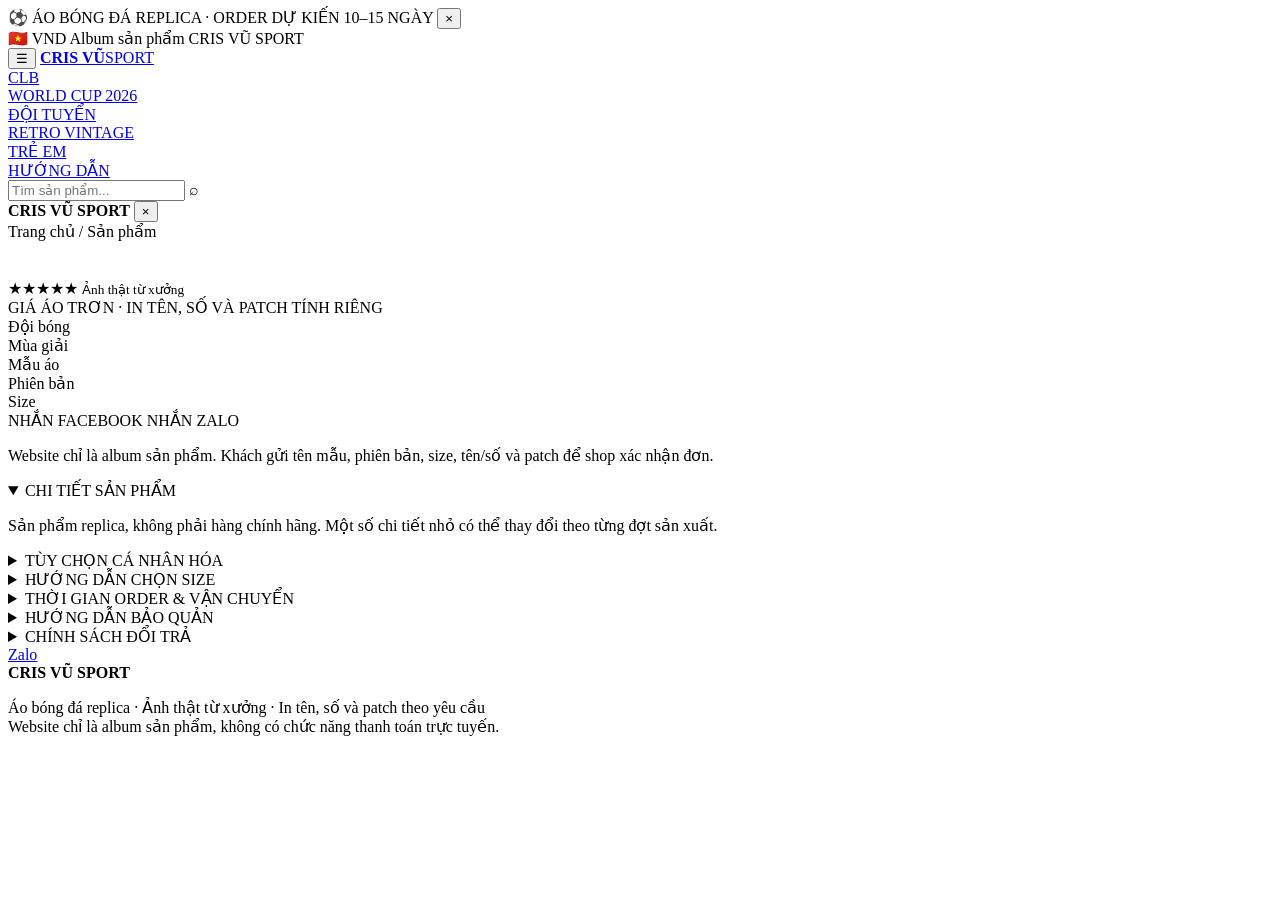
==== product.html @ 139017e9 "Upgrade CRIS VŨ SPORT album website" ====
<!doctype html>
<html lang="vi">
<head>
  <meta charset="utf-8">
  <meta name="viewport" content="width=device-width,initial-scale=1">
  <title>Sản phẩm | CRIS VŨ SPORT</title>
  <link rel="stylesheet" href="assets/css/styles.css">
</head>
<body data-page="product">

<div class="promo" id="promo">
  ⚽ ÁO BÓNG ĐÁ REPLICA · ORDER DỰ KIẾN 10–15 NGÀY
  <button id="promoClose" aria-label="Đóng">×</button>
</div>
<div class="topline">
  <div class="container topline-inner">
    <span>🇻🇳 VND</span>
    <span>Album sản phẩm CRIS VŨ SPORT</span>
  </div>
</div>
<header class="site-header">
  <div class="container header-main">
    <button class="icon-btn hamburger" id="menuBtn" aria-label="Mở menu">☰</button>
    <a class="brand" href="index.html"><strong>CRIS VŨ</strong><span>SPORT</span></a>

    <nav class="desktop-nav">
      <div class="nav-item">
        <a class="nav-link" href="catalog.html?category=club">CLB</a>
        <div class="mega" id="clubMega"></div>
      </div>
      <div class="nav-item">
        <a class="nav-link" href="catalog.html?collection=worldcup">WORLD CUP 2026</a>
        <div class="mega" id="worldcupMega"></div>
      </div>
      <div class="nav-item">
        <a class="nav-link" href="catalog.html?category=nation">ĐỘI TUYỂN</a>
        <div class="mega" id="nationMega"></div>
      </div>
      <div class="nav-item"><a class="nav-link" href="catalog.html?collection=retro">RETRO VINTAGE</a></div>
      <div class="nav-item"><a class="nav-link" href="catalog.html?category=kids">TRẺ EM</a></div>
      <div class="nav-item"><a class="nav-link" href="product.html?id=portugal-2000-home-retro#guide">HƯỚNG DẪN</a></div>
    </nav>

    <div class="header-actions">
      <input id="globalSearch" class="header-search" placeholder="Tìm sản phẩm...">
      <span>⌕</span>
    </div>
  </div>
</header>

<div class="drawer-overlay" id="drawerOverlay"></div>
<aside class="mobile-drawer" id="mobileDrawer">
  <div class="drawer-head">
    <strong>CRIS VŨ SPORT</strong>
    <button class="drawer-close" id="drawerClose">×</button>
  </div>
  <div id="mobileMenuContent"></div>
</aside>

<main class="container">
  <div class="breadcrumb">Trang chủ / Sản phẩm</div>

  <section class="product-page">
    <div class="gallery">
      <div class="thumbs" id="productThumbs"></div>
      <div class="main-image"><img id="mainProductImage" alt=""></div>
    </div>

    <div class="product-summary">
      <h1 id="productTitle"></h1>
      <div class="rating">★★★★★ <small>Ảnh thật từ xưởng</small></div>
      <div class="price" id="productPrice"></div>
      <div class="info-strip">GIÁ ÁO TRƠN · IN TÊN, SỐ VÀ PATCH TÍNH RIÊNG</div>

      <div class="spec-grid">
        <div class="spec"><span>Đội bóng</span><strong id="productTeam"></strong></div>
        <div class="spec"><span>Mùa giải</span><strong id="productYear"></strong></div>
        <div class="spec"><span>Mẫu áo</span><strong id="productStyle"></strong></div>
        <div class="spec"><span>Phiên bản</span><strong id="productVersion"></strong></div>
        <div class="spec"><span>Size</span><strong id="productSize"></strong></div>
      </div>

      <div class="contact-actions">
        <a id="facebookBtn" class="facebook" target="_blank" rel="noopener">NHẮN FACEBOOK</a>
        <a id="zaloBtn" class="zalo" target="_blank" rel="noopener">NHẮN ZALO</a>
      </div>

      <p class="custom-note">
        Website chỉ là album sản phẩm. Khách gửi tên mẫu, phiên bản, size, tên/số và patch để shop xác nhận đơn.
      </p>

      <div class="accordions" id="guide">
        <details open>
          <summary>CHI TIẾT SẢN PHẨM</summary>
          <p>Sản phẩm replica, không phải hàng chính hãng. Một số chi tiết nhỏ có thể thay đổi theo từng đợt sản xuất.</p>
        </details>

        <details>
          <summary>TÙY CHỌN CÁ NHÂN HÓA</summary>
          <p>Tên, số và patch được tính riêng. Shop xác nhận tổng giá trước khi đặt hàng.</p>
        </details>

        <details>
          <summary>HƯỚNG DẪN CHỌN SIZE</summary>
          <p>Ưu tiên chọn theo chiều cao và cân nặng. Khi ở giữa hai size, nên chọn size lớn hơn.</p>
          <img src="assets/images/bang-size-tre-em.png" alt="Bảng size trẻ em CRIS VŨ SPORT">
        </details>

        <details>
          <summary>THỜI GIAN ORDER & VẬN CHUYỂN</summary>
          <p>Dự kiến 10–15 ngày, có thể thay đổi do vận chuyển, thời tiết hoặc kiểm tra hải quan.</p>
        </details>

        <details>
          <summary>HƯỚNG DẪN BẢO QUẢN</summary>
          <p>Lộn trái áo trước khi giặt, giặt nước lạnh dưới 30°C, không dùng thuốc tẩy và không là trực tiếp lên logo, tên, số hoặc patch.</p>
        </details>

        <details>
          <summary>CHÍNH SÁCH ĐỔI TRẢ</summary>
          <p>Hỗ trợ khi shop/xưởng giao sai mẫu, sai size đã xác nhận hoặc sản phẩm có lỗi rõ ràng.</p>
        </details>
      </div>
    </div>
  </section>
</main>

<a class="floating-zalo" href="https://zalo.me/0333623175" target="_blank" rel="noopener">Zalo</a>
<footer class="footer">
  <div class="container">
    <strong>CRIS VŨ SPORT</strong>
    <p>
      Áo bóng đá replica · Ảnh thật từ xưởng · In tên, số và patch theo yêu cầu<br>
      Website chỉ là album sản phẩm, không có chức năng thanh toán trực tuyến.
    </p>
  </div>
</footer>

<script src="assets/js/data.js"></script>
<script src="assets/js/site.js"></script>
</body>
</html>
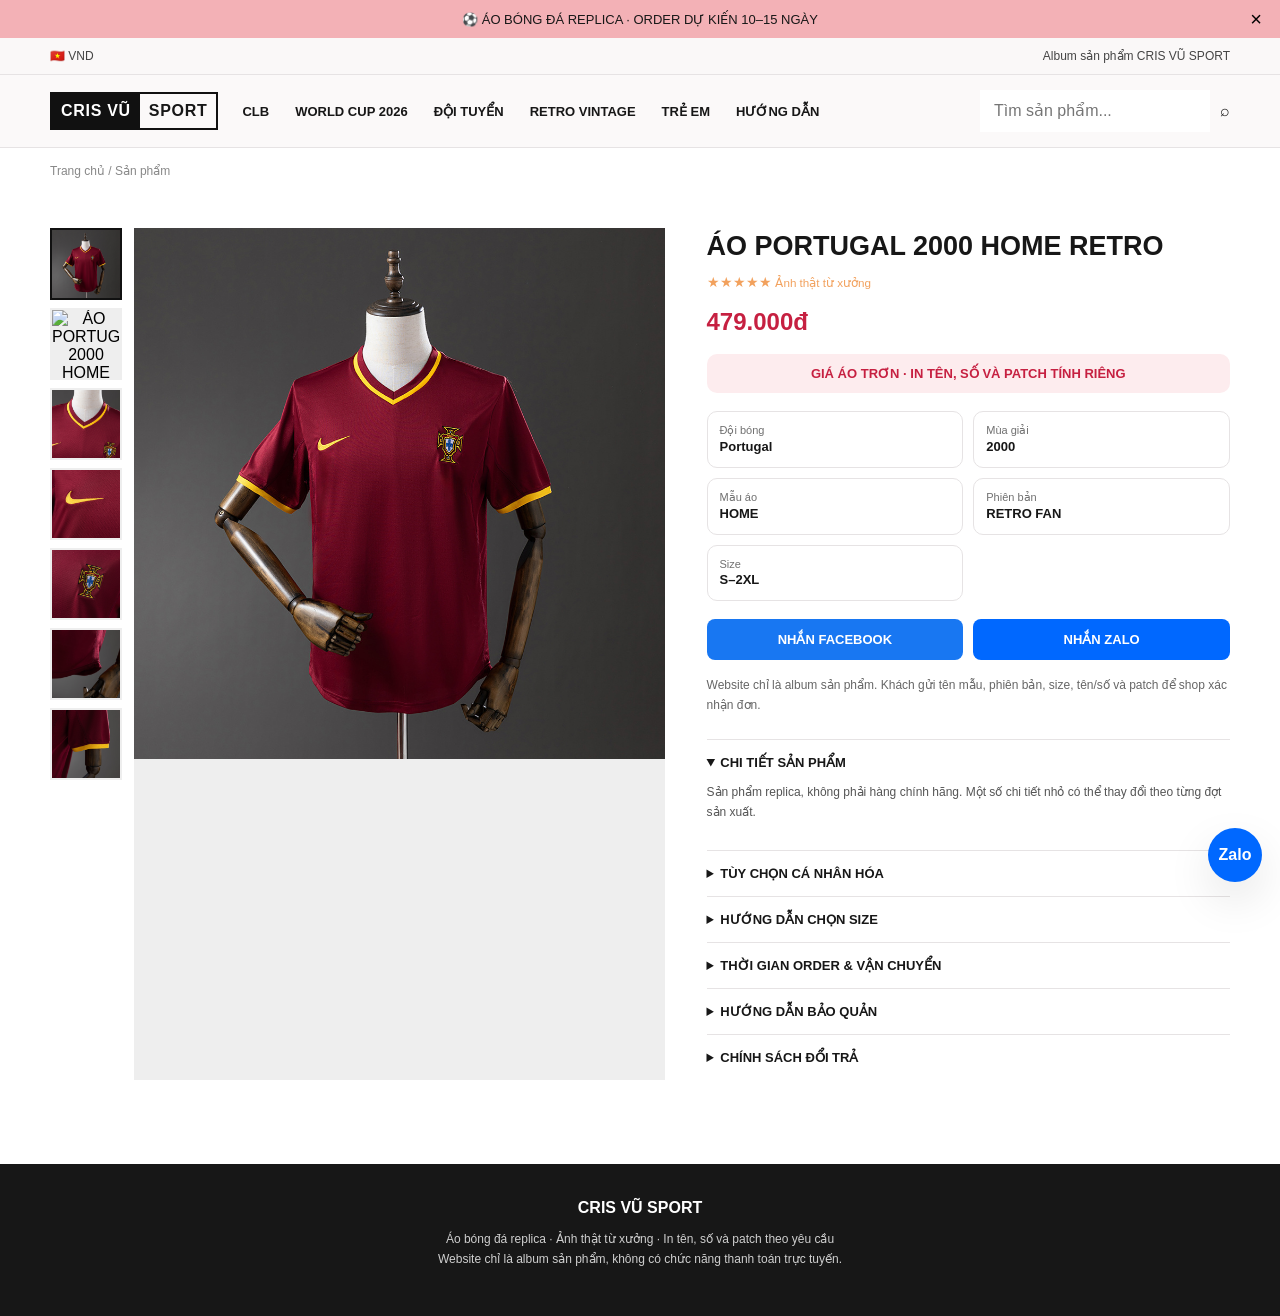
==== commit 62bba072: "Update product.html" ====
--- a/product.html
+++ b/product.html
@@ -102,8 +102,25 @@
 
         <details>
           <summary>HƯỚNG DẪN CHỌN SIZE</summary>
-          <p>Ưu tiên chọn theo chiều cao và cân nặng. Khi ở giữa hai size, nên chọn size lớn hơn.</p>
-          <img src="assets/images/bang-size-tre-em.png" alt="Bảng size trẻ em CRIS VŨ SPORT">
+
+          <p><strong>Bảng size áo người lớn</strong></p>
+          <img
+            src="assets/images/bang-size-nguoi-lon.jpeg"
+            alt="Bảng size áo người lớn CRIS VŨ SPORT"
+            loading="lazy"
+          >
+
+          <p><strong>Bảng size trẻ em</strong></p>
+          <img
+            src="assets/images/bang-size-tre-em.png"
+            alt="Bảng size trẻ em CRIS VŨ SPORT"
+            loading="lazy"
+          >
+
+          <p>
+            Nên chọn size theo chiều cao và cân nặng. Khi nằm giữa hai size,
+            nên ưu tiên size lớn hơn.
+          </p>
         </details>
 
         <details>
@@ -112,9 +129,14 @@
         </details>
 
         <details>
-          <summary>HƯỚNG DẪN BẢO QUẢN</summary>
-          <p>Lộn trái áo trước khi giặt, giặt nước lạnh dưới 30°C, không dùng thuốc tẩy và không là trực tiếp lên logo, tên, số hoặc patch.</p>
-        </details>
+  <summary>HƯỚNG DẪN BẢO QUẢN</summary>
+
+  <img
+    src="assets/images/huong-dan-bao-quan.png"
+    alt="Hướng dẫn bảo quản áo CRIS VŨ SPORT"
+    loading="lazy"
+  >
+</details>
 
         <details>
           <summary>CHÍNH SÁCH ĐỔI TRẢ</summary>
@@ -139,4 +161,4 @@
 <script src="assets/js/data.js"></script>
 <script src="assets/js/site.js"></script>
 </body>
-</html>+</html>
--- a/assets/css/styles.css
+++ b/assets/css/styles.css
@@ -0,0 +1,329 @@
+
+:root{
+  --brand:#5d263e;
+  --promo:#f3b1b6;
+  --ink:#171717;
+  --muted:#707070;
+  --line:#e6e3e4;
+  --surface:#f7f4f5;
+  --white:#fff;
+  --shadow:0 18px 45px rgba(15,15,15,.10);
+  --max:1180px;
+}
+*{box-sizing:border-box}
+html{scroll-behavior:smooth}
+body{margin:0;font-family:Arial,Helvetica,sans-serif;color:var(--ink);background:#fff}
+body.lock{overflow:hidden}
+a{color:inherit;text-decoration:none}
+img{display:block;max-width:100%}
+button,input,select{font:inherit}
+button{cursor:pointer}
+.container{width:min(var(--max),calc(100% - 28px));margin:auto}
+.promo{min-height:38px;background:var(--promo);display:flex;align-items:center;justify-content:center;text-align:center;font-size:13px;padding:8px 40px;position:relative}
+.promo button{position:absolute;right:12px;border:0;background:transparent;font-size:20px}
+.topline{border-bottom:1px solid var(--line);background:#faf8f8}
+.topline-inner{height:36px;display:flex;align-items:center;justify-content:space-between;font-size:12px;color:#444}
+.site-header{position:sticky;top:0;z-index:50;background:#fbf9f9;border-bottom:1px solid var(--line)}
+.header-main{height:72px;display:grid;grid-template-columns:auto 1fr auto;align-items:center;gap:24px}
+.brand{display:inline-flex;border:2px solid #111;font-weight:900;letter-spacing:.7px;white-space:nowrap}
+.brand strong{background:#111;color:#fff;padding:8px 9px}
+.brand span{padding:8px 9px}
+.desktop-nav{display:flex;align-items:center;gap:26px;font-size:13px}
+.nav-item{position:static}
+.nav-link{display:inline-flex;align-items:center;height:72px;font-weight:700}
+.nav-link:hover{border-bottom:2px solid #111}
+.header-actions{display:flex;align-items:center;gap:10px}
+.header-search{width:230px;height:42px;border:0;background:#fff;padding:0 14px;outline:none}
+.icon-btn{width:42px;height:42px;border:0;background:transparent;display:grid;place-items:center}
+.hamburger{display:none;font-size:26px}
+.mega{position:absolute;left:0;right:0;top:100%;background:#f7f4f5;border-top:1px solid var(--line);box-shadow:0 18px 30px rgba(0,0,0,.08);opacity:0;visibility:hidden;transform:translateY(-5px);transition:.18s;padding:24px 0 28px}
+.nav-item:hover .mega,.nav-item:focus-within .mega{opacity:1;visibility:visible;transform:none}
+.mega-grid{display:grid;grid-template-columns:repeat(6,minmax(0,1fr));gap:24px}
+.mega h4{margin:0 0 10px;font-size:13px}
+.mega a{display:block;font-size:12px;padding:4px 0}
+.mega a:hover{text-decoration:underline}
+.mobile-drawer,.drawer-overlay{display:none}
+
+.trust-row{display:grid;grid-template-columns:repeat(3,1fr);gap:12px;padding:14px 0 28px}
+.trust-card{border:1px solid var(--line);border-radius:12px;padding:12px 14px;display:flex;gap:10px;align-items:center;font-size:12px;font-weight:800}
+.trust-icon{width:34px;height:34px;border-radius:9px;background:#f2f2f2;display:grid;place-items:center}
+.hero{display:grid;grid-template-columns:1.15fr 1fr;gap:55px;align-items:center;padding:28px 0 44px}
+.hero-collage{display:grid;grid-template-columns:repeat(3,1fr);gap:7px}
+.hero-collage img{width:100%;height:350px;object-fit:cover}
+.hero-copy{text-align:center}
+.hero-copy h1{font-size:29px;margin:0 0 28px}
+.hero-note{border:1px solid var(--line);border-radius:14px;padding:20px;font-size:12px;line-height:1.8}
+.hero-btn{display:inline-block;margin-top:28px;background:#1f2022;color:#fff;padding:13px 24px;font-size:13px}
+.section{padding:34px 0}
+.section-title{text-align:center;margin:0 0 28px}
+.section-title h2{font-size:29px;margin:0 0 10px}
+.section-title p{color:var(--muted);font-size:14px;margin:0}
+.group-grid{display:grid;grid-template-columns:repeat(6,1fr);gap:12px}
+.group-card{border:1px solid var(--line);border-radius:12px;padding:14px;background:#fff}
+.group-card h3{font-size:14px;margin:0 0 10px}
+.group-card a{display:block;font-size:12px;padding:4px 0}
+.product-grid{display:grid;grid-template-columns:repeat(4,minmax(0,1fr));gap:28px 18px}
+.product-card{min-width:0}
+.product-image-wrap{aspect-ratio:1/1.05;background:#ececec;overflow:hidden;position:relative}
+.product-image-wrap img{width:100%;height:100%;object-fit:cover}
+.product-badge{position:absolute;top:9px;right:9px;background:#c62041;color:#fff;border-radius:999px;padding:8px 6px;font-size:11px;font-weight:800}
+.product-info{text-align:center;padding-top:13px}
+.product-info h3{font-size:14px;line-height:1.5;margin:0;min-height:44px}
+.product-meta{color:var(--muted);font-size:11px;margin-top:5px}
+.product-price{color:#c62041;font-weight:900;margin-top:8px}
+.breadcrumb{font-size:12px;color:#888;padding:16px 0}
+.catalog-head{text-align:center;padding:18px 0 34px}
+.catalog-head h1{font-size:30px;margin:0}
+.catalog-layout{display:grid;grid-template-columns:210px 1fr;gap:36px}
+.sidebar{border-top:1px solid var(--line)}
+.sidebar details{border-bottom:1px solid var(--line);padding:14px 0}
+.sidebar summary{font-size:13px;font-weight:800}
+.sidebar label{display:block;font-size:12px;margin-top:10px}
+.catalog-sort{display:flex;align-items:center;justify-content:space-between;margin-bottom:18px}
+.catalog-sort select{border:1px solid var(--line);padding:8px 10px;background:#fff}
+.product-page{display:grid;grid-template-columns:1.08fr .92fr;gap:42px;padding:34px 0}
+.gallery{display:grid;grid-template-columns:72px 1fr;gap:12px}
+.thumbs{display:flex;flex-direction:column;gap:8px}
+.thumb{border:2px solid transparent;background:#eee;padding:0}
+.thumb.active{border-color:#111}
+.thumb img{width:100%;aspect-ratio:1/1;object-fit:cover}
+.main-image{background:#eee}
+.main-image img{width:100%;aspect-ratio:1/1;object-fit:cover}
+.product-summary h1{font-size:27px;line-height:1.35;margin:0}
+.rating{color:#f2a15d;margin-top:10px;font-size:14px}
+.product-summary .price{font-size:24px;color:#c62041;font-weight:900;margin:18px 0}
+.info-strip{background:#fdecee;border-radius:10px;padding:12px;text-align:center;color:#c62041;font-size:13px;font-weight:800}
+.spec-grid{display:grid;grid-template-columns:1fr 1fr;gap:10px;margin-top:18px}
+.spec{border:1px solid var(--line);border-radius:10px;padding:12px}
+.spec span{display:block;color:var(--muted);font-size:11px}
+.spec strong{font-size:13px}
+.contact-actions{display:grid;grid-template-columns:1fr 1fr;gap:10px;margin-top:18px}
+.contact-actions a{display:block;text-align:center;padding:13px;border-radius:8px;font-weight:900;font-size:13px}
+.facebook{background:#1877f2;color:#fff}
+.zalo{background:#0068ff;color:#fff}
+.custom-note{font-size:12px;color:#666;line-height:1.6;margin-top:16px}
+.accordions{margin-top:24px}
+.accordions details{border-top:1px solid var(--line);padding:15px 0}
+.accordions summary{font-size:13px;font-weight:900}
+.accordions p,.accordions li{font-size:12px;color:#555;line-height:1.7}
+.accordions img{margin-top:12px;border:1px solid var(--line)}
+.floating-zalo{position:fixed;right:18px;bottom:18px;width:54px;height:54px;border-radius:50%;background:#0068ff;color:#fff;display:grid;place-items:center;font-weight:900;box-shadow:var(--shadow);z-index:60}
+.footer{margin-top:50px;background:#171717;color:#fff;padding:35px 0;text-align:center}
+.footer p{color:#cfcfcf;font-size:12px;line-height:1.7}
+
+@media(max-width:900px){
+  .desktop-nav,.header-search,.topline{display:none}
+  .header-main{grid-template-columns:46px 1fr 46px;height:68px;gap:6px}
+  .hamburger{display:grid}
+  .brand{font-size:14px;justify-self:center}
+  .brand strong,.brand span{padding:7px}
+  .trust-row{grid-template-columns:1fr;padding:18px 0 24px}
+  .trust-card{font-size:13px;min-height:64px}
+  .hero{grid-template-columns:1fr;gap:28px;padding-top:18px}
+  .hero-collage img{height:265px}
+  .hero-copy h1{font-size:27px;margin-bottom:20px}
+  .group-grid{grid-template-columns:repeat(2,1fr)}
+  .product-grid{grid-template-columns:repeat(2,minmax(0,1fr));gap:22px 10px}
+  .catalog-layout{grid-template-columns:1fr}
+  .sidebar{display:none}
+  .product-page{grid-template-columns:1fr;padding-top:20px}
+  .gallery{grid-template-columns:1fr}
+  .thumbs{order:2;flex-direction:row;overflow-x:auto}
+  .thumb{flex:0 0 66px}
+  .contact-actions{grid-template-columns:1fr}
+  .mega{display:none}
+  .drawer-overlay{display:block;position:fixed;inset:0;background:rgba(0,0,0,.45);z-index:90;opacity:0;visibility:hidden;transition:.2s}
+  .drawer-overlay.show{opacity:1;visibility:visible}
+  .mobile-drawer{display:block;position:fixed;top:0;left:0;bottom:0;width:min(88vw,390px);background:#faf8f8;z-index:100;transform:translateX(-102%);transition:.22s;overflow-y:auto}
+  .mobile-drawer.open{transform:none}
+  .drawer-head{height:72px;background:#fff;border-bottom:1px solid var(--line);display:flex;align-items:center;justify-content:space-between;padding:0 18px}
+  .drawer-head strong{font-size:16px}
+  .drawer-close{border:0;background:transparent;font-size:30px}
+  .mobile-drawer details{border-bottom:1px solid var(--line)}
+  .mobile-drawer summary{padding:20px 22px;font-weight:900;font-size:16px}
+  .mobile-drawer a{display:block;padding:12px 30px;font-size:14px}
+}
+@media(max-width:560px){
+  .container{width:min(100% - 22px,var(--max))}
+  .hero-collage img{height:210px}
+  .section-title h2{font-size:25px}
+  .product-info h3{font-size:12px}
+  .product-price{font-size:14px}
+  .spec-grid{grid-template-columns:1fr}
+}
+
+/* =================================
+   CLUB MEGA MENU - DESKTOP
+================================= */
+
+.club-mega {
+  padding: 24px 0 30px;
+  max-height: calc(100vh - 110px);
+  overflow-y: auto;
+  background: #f7f4f5;
+}
+
+.club-mega-grid {
+  display: grid;
+  grid-template-columns: repeat(6, minmax(145px, 1fr));
+  gap: 28px 30px;
+  align-items: start;
+}
+
+.club-column {
+  min-width: 0;
+}
+
+.club-column h4 {
+  margin: 0 0 14px;
+  font-size: 13px;
+  font-weight: 900;
+  color: #111111;
+  text-transform: uppercase;
+}
+
+.club-team-list {
+  display: flex;
+  flex-direction: column;
+  gap: 9px;
+}
+
+.club-team {
+  display: flex !important;
+  align-items: center;
+  gap: 10px;
+  min-height: 34px;
+  padding: 2px 0 !important;
+  color: #111111;
+  font-size: 12px !important;
+  line-height: 1.3;
+  text-decoration: none;
+}
+
+.club-team img {
+  width: 29px;
+  height: 29px;
+  object-fit: contain;
+  flex: 0 0 29px;
+  transition: transform 0.2s ease;
+}
+
+.club-team span {
+  display: block;
+}
+
+.club-team:hover span {
+  text-decoration: underline;
+}
+
+.club-team:hover img {
+  transform: scale(1.08);
+}
+
+/* Màn hình laptop nhỏ */
+@media (min-width: 901px) and (max-width: 1180px) {
+  .club-mega-grid {
+    grid-template-columns: repeat(4, minmax(145px, 1fr));
+  }
+}
+
+/* =================================
+   CLUB MENU - MOBILE
+================================= */
+
+@media (max-width: 900px) {
+  .mobile-main-group {
+    border-bottom: 1px solid #e4e0e1;
+  }
+
+  .mobile-main-group > summary {
+    min-height: 68px;
+    padding: 0 24px;
+    display: flex;
+    align-items: center;
+    list-style: none;
+    font-size: 18px;
+    font-weight: 900;
+    cursor: pointer;
+  }
+
+  .mobile-main-group > summary::-webkit-details-marker {
+    display: none;
+  }
+
+  .mobile-main-group > summary::after {
+    content: "→";
+    margin-left: auto;
+    font-size: 22px;
+    font-weight: 400;
+    transition: transform 0.2s ease;
+  }
+
+  .mobile-main-group[open] > summary::after {
+    transform: rotate(90deg);
+  }
+
+  .mobile-league-menu {
+    padding: 0 18px 18px;
+  }
+
+  .mobile-league-group {
+    border-bottom: 1px solid #e8e4e5;
+  }
+
+  .mobile-league-group > summary {
+    min-height: 60px;
+    padding: 0 8px;
+    display: flex;
+    align-items: center;
+    justify-content: space-between;
+    list-style: none;
+    font-size: 16px;
+    font-weight: 800;
+    cursor: pointer;
+  }
+
+  .mobile-league-group > summary::-webkit-details-marker {
+    display: none;
+  }
+
+  .mobile-league-group > summary span:last-child {
+    font-size: 20px;
+    transition: transform 0.2s ease;
+  }
+
+  .mobile-league-group[open] > summary span:last-child {
+    transform: rotate(90deg);
+  }
+
+  .mobile-club-list {
+    padding: 4px 0 14px;
+  }
+
+  .mobile-club-item {
+    min-height: 62px;
+    display: flex !important;
+    align-items: center;
+    gap: 16px;
+    padding: 10px 10px !important;
+    color: #111111;
+    text-decoration: none;
+    font-size: 16px !important;
+  }
+
+  .mobile-club-item img {
+    width: 42px;
+    height: 42px;
+    object-fit: contain;
+    flex: 0 0 42px;
+  }
+
+  .mobile-club-item span {
+    line-height: 1.35;
+  }
+
+  .mobile-club-item:active {
+    background: #efebec;
+    border-radius: 8px;
+  }
+}
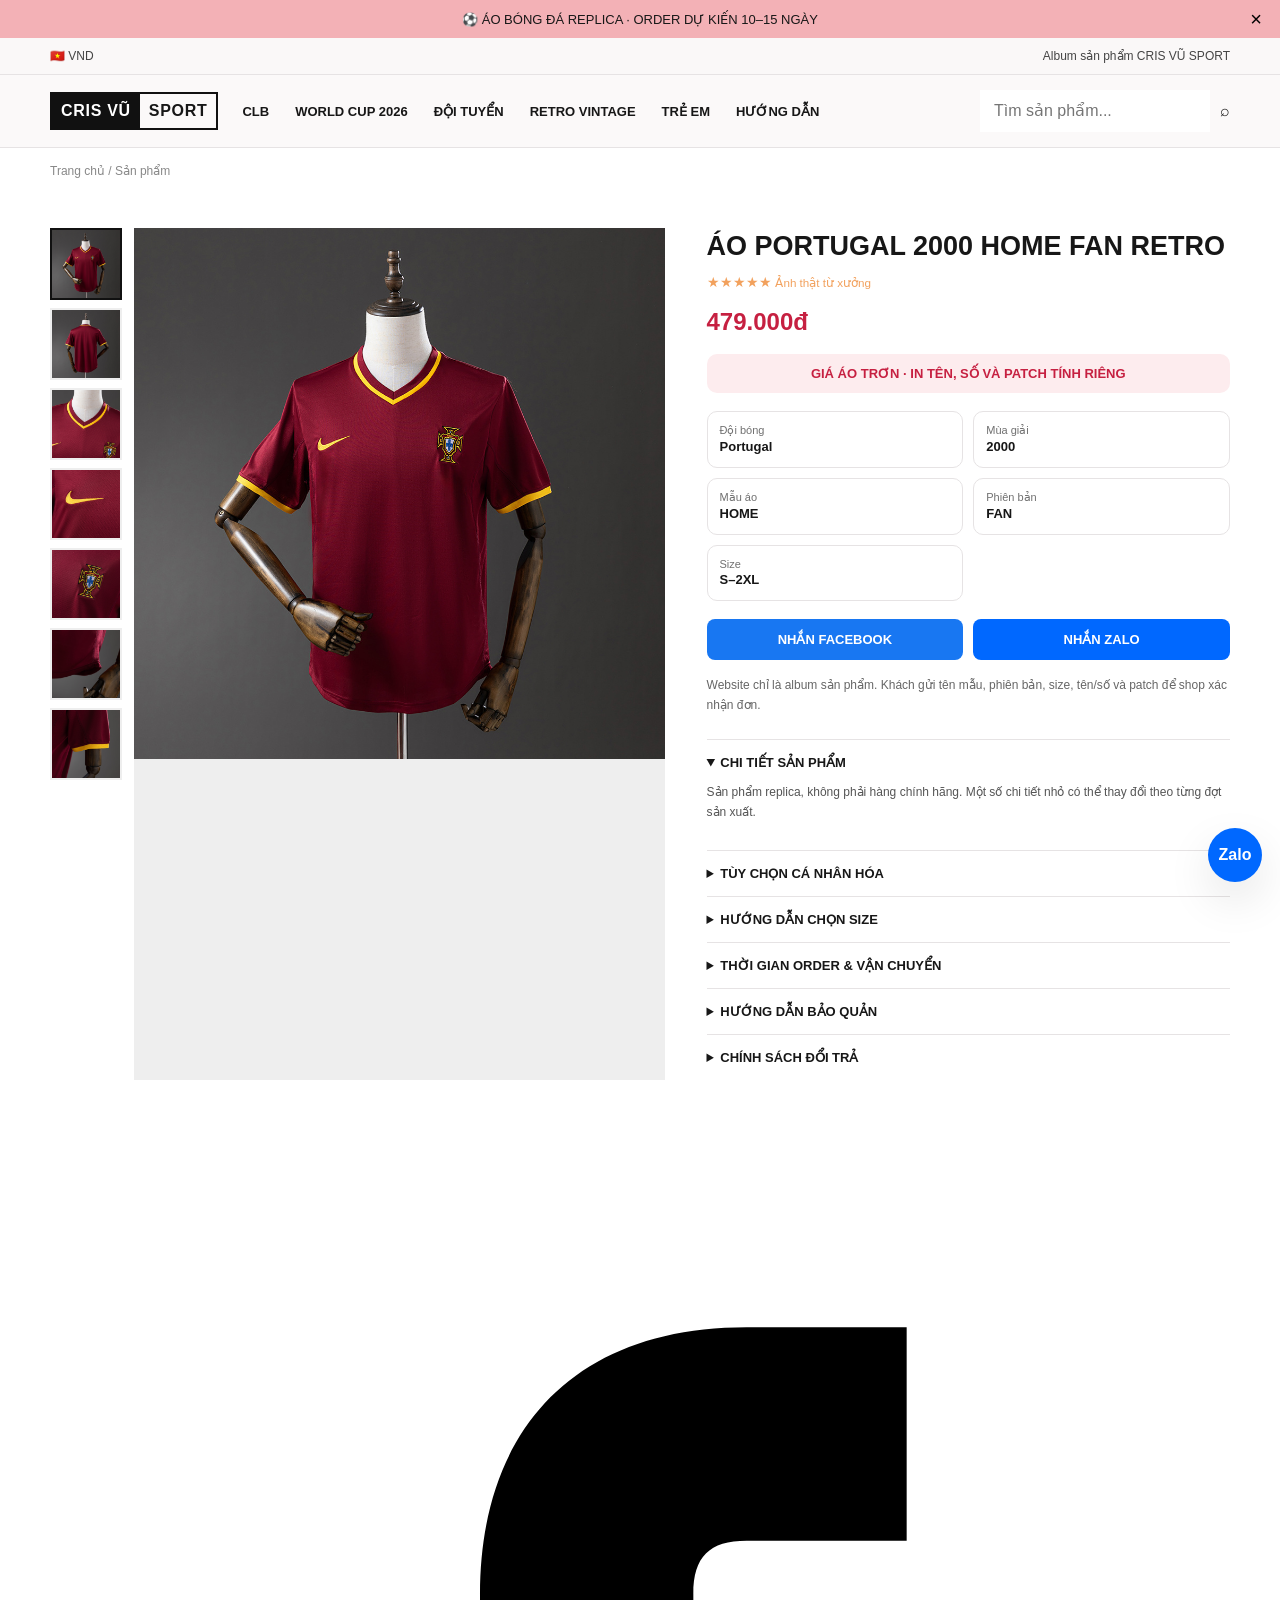
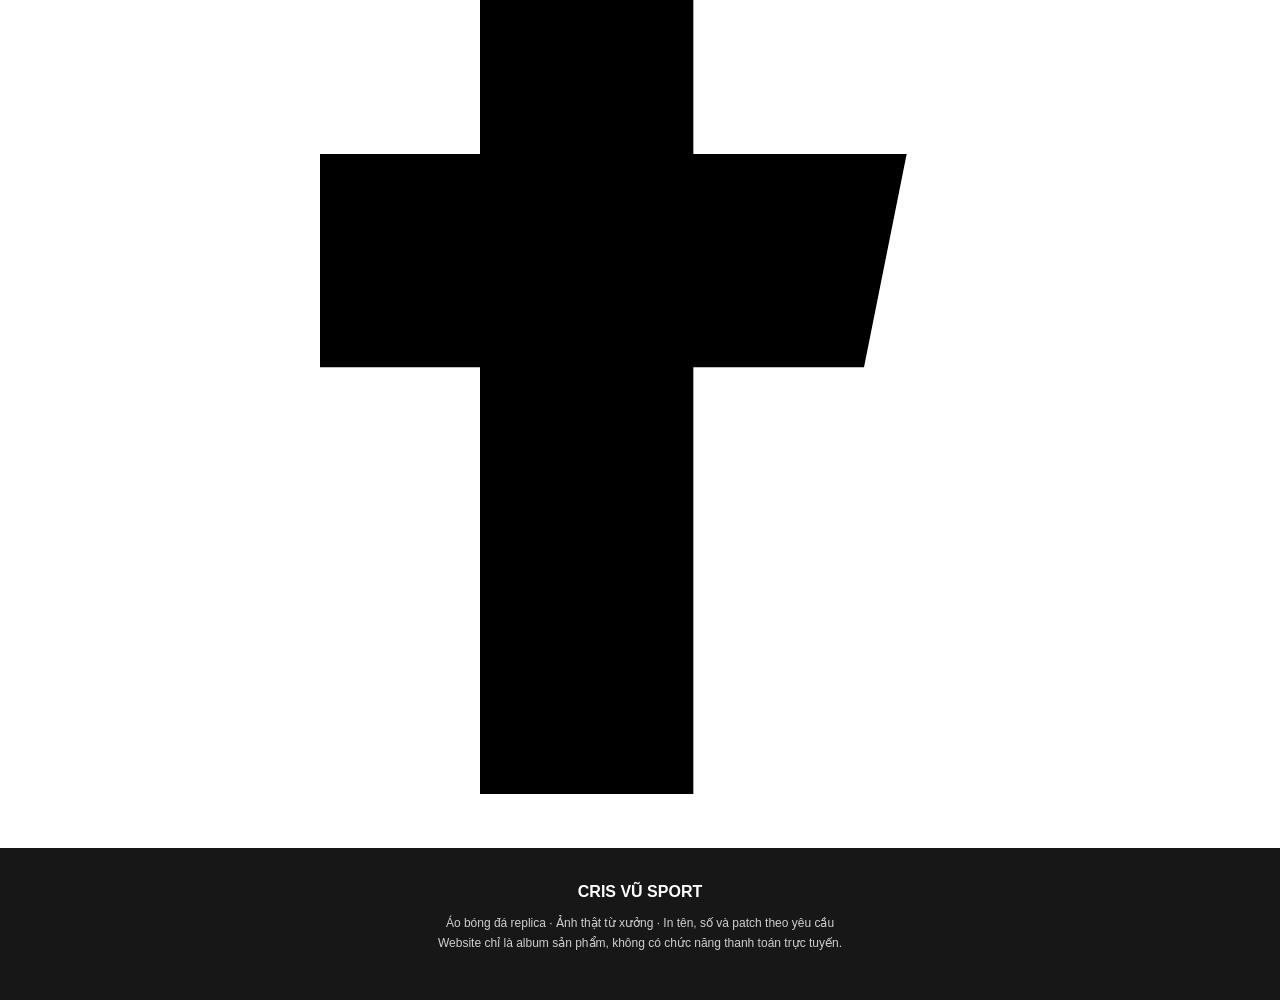
==== commit 7ec2ddcf: "Update product.html" ====
--- a/product.html
+++ b/product.html
@@ -147,6 +147,19 @@
   </section>
 </main>
 
+<a
+  class="floating-facebook"
+  href="https://www.facebook.com/cristiano.vu1602/"
+  target="_blank"
+  rel="noopener"
+  aria-label="Nhắn tin Facebook"
+  title="Nhắn tin Facebook"
+>
+  <svg viewBox="0 0 24 24" aria-hidden="true">
+    <path d="M14 8h3V4h-3c-3.3 0-5 2-5 5v3H6v4h3v8h4v-8h3.2l.8-4H13V9c0-.7.3-1 1-1z"/>
+  </svg>
+</a>
+  
 <a class="floating-zalo" href="https://zalo.me/0333623175" target="_blank" rel="noopener">Zalo</a>
 <footer class="footer">
   <div class="container">
